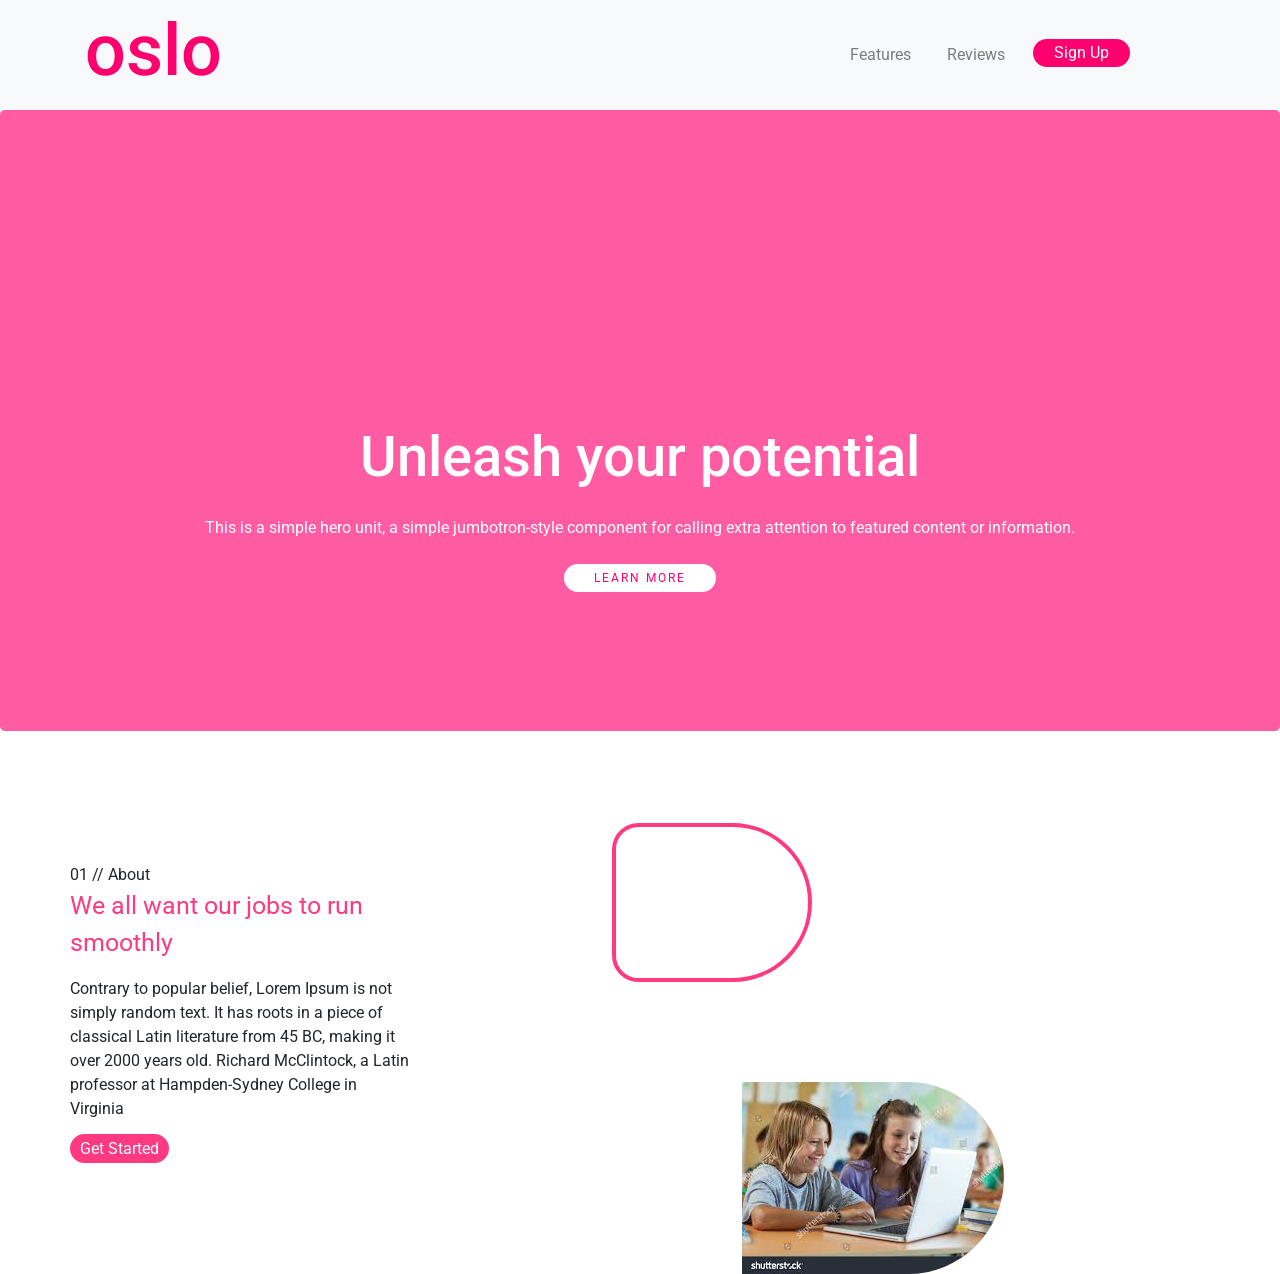
==== New tasks/bootstrap/template.html @ 180e984b "first commit" ====
<!DOCTYPE html>
<html lang="en">
<head>
    <meta charset="UTF-8">
    <meta name="viewport" content="width=device-width, initial-scale=1.0">
    <title>Bootstrap</title>
    <link rel="stylesheet" href="css/bootstrap.min.css">
    <link href="https://fonts.googleapis.com/css2?family=Roboto&display=swap" rel="stylesheet">
    <link rel="stylesheet" href="template.css">
</head>
<body>
    <nav class="navbar navbar-expand-lg navbar-light bg-light">
        <div class="container top-header">
                <h1>oslo</h1>
            <button class="navbar-toggler" type="button" data-toggle="collapse" data-target="#navbarNav" aria-controls="navbarNav" aria-expanded="false" aria-label="Toggle navigation">
                <span class="navbar-toggler-icon"></span>
            </button>
            <div class="collapse navbar-collapse" id="navbarNav">
                <ul class="navbar-nav">
                    <li class="nav-item">
                        <a class="nav-link" href="#">Features</a>
                    </li>
                    <li class="nav-item">
                        <a class="nav-link" href="#">Reviews</a>
                    </li>
                    <li class="nav-item">
                        <a class="nav-link btn singup_btn" role="button" href="#">Sign Up</a>
                    </li>
                </ul>
            </div>
        </div>
    </nav>
    <div class="jumbotron text-center">
        <h1>Unleash your potential</h1>
        <p>This is a simple hero unit, a simple jumbotron-style component for calling extra attention to featured content or information.</p>
        <a class="btn btn-lg" href="#" role="button">LEARN MORE</a>
    </div>
    <div class="container">
        <div class="row">
            <div class="content-box">
                <span>01 // About</span>
                <p class="big">We all want our jobs to run smoothly</p>
                <p>Contrary to popular belief, Lorem Ipsum is not simply random text. It has roots in a piece of classical Latin literature from 45 BC, making it over 2000 years old. Richard McClintock, a Latin professor at Hampden-Sydney College in Virginia</p>
                <a href="#">Get Started</a>
            </div>
            <div class="img_box">
                <div class="d"></div>
                <div class="image">
                    <img src="../images/pic1.png" alt="img">
                </div>
            </div>
        </div>
    </div>
    <script src="https://ajax.googleapis.com/ajax/libs/jquery/3.5.1/jquery.min.js"></script>
    <script src="js/bootstrap.min.js"></script>
</body>
</html>
---- New tasks/bootstrap/template.css ----
*{
    font-family: 'Roboto', sans-serif;
    
}
.top-header h1{
    font-size: 4.5rem;
    color: #ff006f;
}
.navbar-nav{
    margin-left: 600px;
}
#navbarNav{
    line-height: 1rem;
}
#navbarNav a{
    margin-left: 20px;
}
.navbar-nav .nav-item .btn{
    line-height: 1rem;
    border-radius: 25px;
    padding: 5px 20px;
    background-color: #ff006f;
    color: white;
}
@media (max-width:1199px) and (min-width:992px) {
    .navbar .navbar-nav{
        margin-left: 282px;
    }
}
@media (max-width:991px) {
    .navbar .navbar-nav{
        margin-left: 0px;
        text-align: center;
    }
}
.jumbotron{
    color: white;
    background-color: rgba(255,0,111,0.64);
    background-blend-mode: lighten;
    background-image: url("../images/cover.jpeg");
    background-repeat: no-repeat;
    background-size: cover;
}
.jumbotron  h1{
    margin-top: 250px;
    font-size: 3.5rem;
    z-index: 25;
}
.jumbotron a{
    letter-spacing: 2px;
    background-color: white;
    padding: 5px 30px;
    border: transparent;
    border-radius: 25px;
    font-size: 12px;
    color:  #ff006f;
    margin-bottom: 75px;
    z-index: 25;
}
.jumbotron p{
    margin: 24px 0px;
    z-index: 50;
}
.big{
    font-size: 25px;
    color:  #ff3982;
    margin-top: 0px;
    margin-bottom: 15px;
}
.content-box a{
    background-color: #ff3982;
    color: white;
    text-decoration: none;
    border-radius: 20px;
    padding: 5px 10px;
}
.content-box{
    width: 30%;
    margin-top: 100px;  
}
.image{
    width: 30%;
    opacity: 25px;
    margin-top: 100px;
    margin-left: 200px;   
}
.image img{
    position: absolute;
    z-index: -1;
    left: 58%;
    border-radius:  0 150px 150px 0;
}
.d{
    border: 4px solid #ff3982;
    position: relative;
    width: 200px;
    z-index: 2;
    height: 159px;
    margin-top: 60px;
    margin-left: 200px; 
    border-radius:  50px 150px 150px 50px;
}
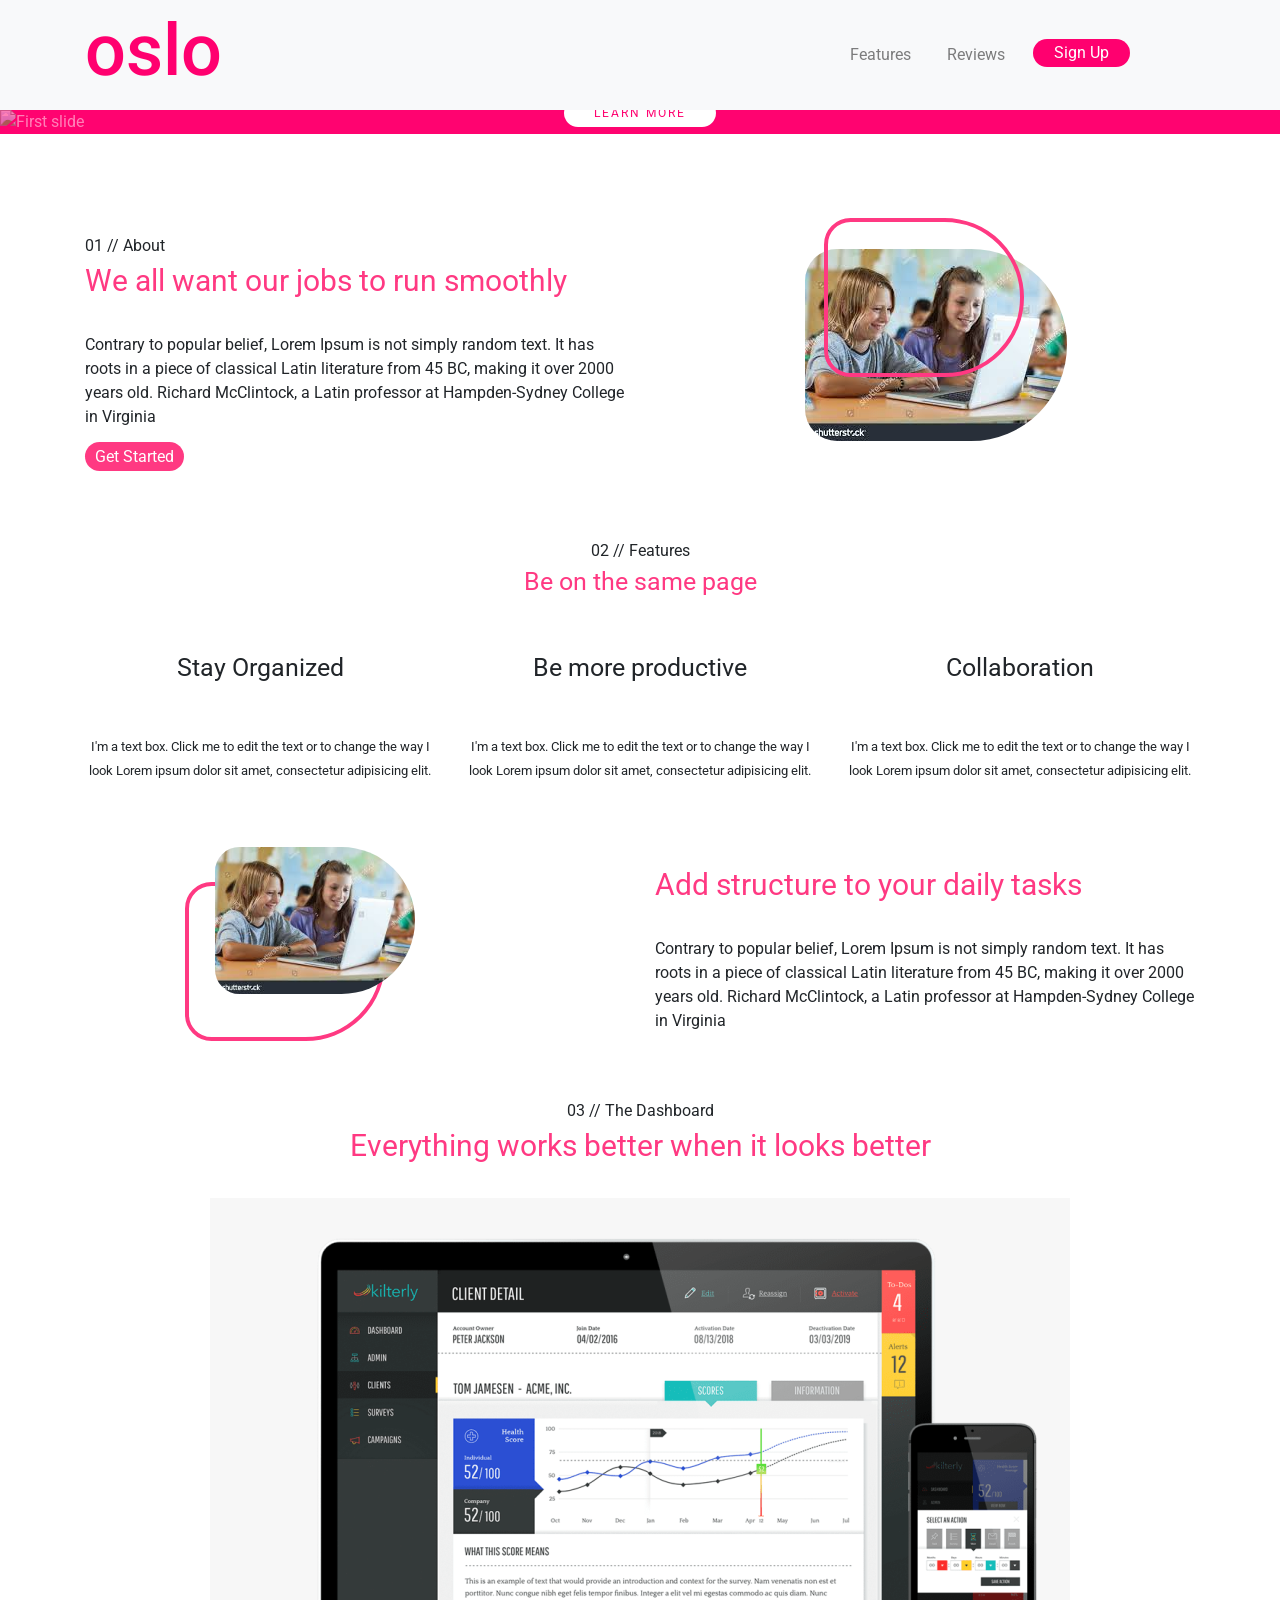
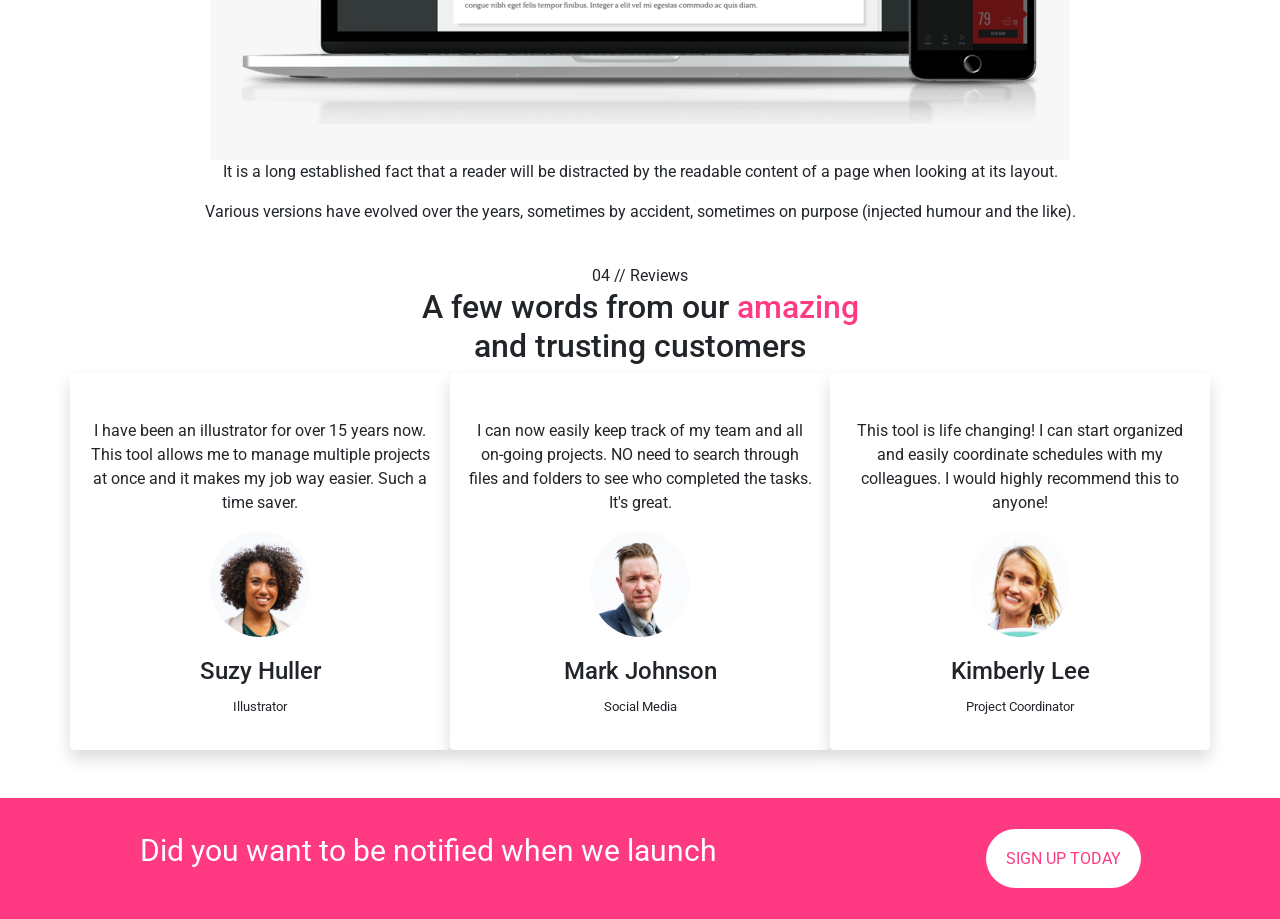
==== commit 92ee4c54: "responsive-signupbar" ====
--- a/New tasks/bootstrap/template.html
+++ b/New tasks/bootstrap/template.html
@@ -5,8 +5,9 @@
     <meta name="viewport" content="width=device-width, initial-scale=1.0">
     <title>Bootstrap</title>
     <link rel="stylesheet" href="css/bootstrap.min.css">
-    <link href="https://fonts.googleapis.com/css2?family=Roboto&display=swap" rel="stylesheet">
+    <link href="https://fonts.googleapis.com/css2?family=Roboto:wght@300&display=swap" rel="stylesheet">
     <link rel="stylesheet" href="template.css">
+    <script src="https://use.fontawesome.com/5498406058.js"></script>
 </head>
 <body>
     <nav class="navbar navbar-expand-lg navbar-light bg-light">
@@ -30,20 +31,58 @@
             </div>
         </div>
     </nav>
-    <div class="jumbotron text-center">
-        <h1>Unleash your potential</h1>
-        <p>This is a simple hero unit, a simple jumbotron-style component for calling extra attention to featured content or information.</p>
-        <a class="btn btn-lg" href="#" role="button">LEARN MORE</a>
+    <div id="carouselExampleControls" class="carousel slide" data-ride="carousel">
+        <div class="carousel-inner">
+          <div class="carousel-item active">
+            <div class="slider_img">
+                <img class="d-block w-100" src="../images/cover.jpeg" alt="First slide">
+            </div>
+            <div class="slider_content text-center">
+                <h1>Unleash your potential</h1>
+                <p class="px-5">This is a simple hero unit, a simple jumbotron-style component for calling extra attention to featured content or information.</p>
+                <a class="btn btn-lg" href="#" role="button">LEARN MORE</a>
+            </div>
+          </div>
+          <div class="carousel-item">
+            <div class="slider_img">
+                <img class="d-block w-100" src="../images/cover.jpeg" alt="Second slide">
+            </div>
+            <div class="slider_content text-center">
+                <h1>Unleash your potential</h1>
+                <p class="px-5">This is a simple hero unit, a simple jumbotron-style component for calling extra attention to featured content or information.</p>
+                <a class="btn btn-lg" href="#" role="button">LEARN MORE</a>
+            </div>
+          </div>
+          <div class="carousel-item">
+            <div class="slider_img">
+                <img class="d-block w-100" src="../images/cover.jpeg" alt="Third slide">
+            </div>
+            <div class="slider_content text-center">
+                <h1>Unleash your potential</h1>
+                <p class="px-5">This is a simple hero unit, a simple jumbotron-style component for calling extra attention to featured content or information.</p>
+                <a class="btn btn-lg" href="#" role="button">LEARN MORE</a>
+            </div>
+          </div>
+        </div>
+        </div>
+        <a class="carousel-control-prev" href="#carouselExampleControls" role="button" data-slide="prev">
+          <span class="carousel-control-prev-icon" aria-hidden="true"></span>
+          <span class="sr-only">Previous</span>
+        </a>
+        <a class="carousel-control-next" href="#carouselExampleControls" role="button" data-slide="next">
+          <span class="carousel-control-next-icon" aria-hidden="true"></span>
+          <span class="sr-only">Next</span>
+        </a>
     </div>
     <div class="container">
         <div class="row">
-            <div class="content-box">
+            <div class="content-box col-xl-6 col-lg-6 col-md-6 col-sm-12 col-xs-12">
                 <span>01 // About</span>
                 <p class="big">We all want our jobs to run smoothly</p>
                 <p>Contrary to popular belief, Lorem Ipsum is not simply random text. It has roots in a piece of classical Latin literature from 45 BC, making it over 2000 years old. Richard McClintock, a Latin professor at Hampden-Sydney College in Virginia</p>
                 <a href="#">Get Started</a>
             </div>
-            <div class="img_box">
+            <div class="img_box col-xl-6 col-lg-6 col-md-6 col-sm-12 col-xs-12">
                 <div class="d"></div>
                 <div class="image">
                     <img src="../images/pic1.png" alt="img">
@@ -51,6 +90,104 @@
             </div>
         </div>
     </div>
+    <div class="container text-center" id="features">
+        <span>02 // Features</span>
+        <p class="big">Be on the same page</p>
+        <div class="row">
+            <div class="col-xl-4 col-lg-4 col-md-4 col-sm-12 col-xs-12">
+                <i class="fa fa-list fa-3x" aria-hidden="true"></i>
+                <p>Stay Organized</p>
+                <span>I'm a text box. Click me to edit the text or to change the way 
+                 I look Lorem ipsum dolor sit amet, consectetur adipisicing elit.</span>
+            </div>
+            <div class="col-xl-4 col-lg-4 col-md-4 col-sm-12 col-xs-12">
+                <i class="fa fa-user fa-3x" aria-hidden="true"></i>
+                <p>Be more productive</p>
+                <span>I'm a text box. Click me to edit the text or to change the way 
+                 I look Lorem ipsum dolor sit amet, consectetur adipisicing elit.</span>
+            </div>
+            <div class="col-xl-4 col-lg-4 col-md-4 col-sm-12 col-xs-12">
+                <i class="fa fa-group fa-3x" aria-hidden="true"></i>
+                <p>Collaboration</p>
+                <span>I'm a text box. Click me to edit the text or to change the way 
+                 I look Lorem ipsum dolor sit amet, consectetur adipisicing elit.</span>
+            </div>
+        </div>
+    </div>
+    <div class="container">
+        <div class="row">
+            <div class="col-xl-6 col-lg-6 col-md-6 col-sm-12 col-xs-12 img-left">
+                <div class="ds"></div>
+                <div class="images">
+                    <img src="../images/pic1.png" alt="img">
+                </div>
+            </div>
+            <div class="col-xl-6 col-lg-6 col-md-6 col-sm-12 col-xs-12 content-box1">
+                <p class="big">Add structure to your daily tasks</p>
+                <p>Contrary to popular belief, Lorem Ipsum is not simply random text. It has roots in a piece of classical Latin literature from 45 BC, making it over 2000 years old. Richard McClintock, a Latin professor at Hampden-Sydney College in Virginia</p>
+            </div>
+        </div>
+    </div>
+    <div class="container text-center" id="dashboard">
+        <span>03 // The Dashboard</span>
+        <p class="big">Everything works better when it looks better</p>
+        <img class="img-fluid" src="../images/518-5184468_product-mockup-on-laptop-and-phone-iphone-hd.png" alt="blah">      
+        <p>It is a long established fact that a reader will be distracted by the readable content of a page when looking at its layout.</p>  
+        <p>Various versions have evolved over the years, sometimes by accident, sometimes on purpose (injected humour and the like).</p>
+    </div>
+    <div class="container text-center" id="reviews">
+        <span>04 // Reviews</span>
+        <p id="para" class="h2">A few words from our <span>amazing</span><br> and trusting customers</p>
+        <div class="row">
+            <div class="shadow p-3 mb-5 bg-white rounded col-xl-4 col-lg-4 col-md-4 col-sm-12 col-xs-12 ml-0.5">
+                <p class="rev_p">I have been an illustrator for over 15 years now. This tool allows me to manage multiple projects at once and it makes my job way easier. Such a time saver.</p>
+                <img class="rounded-circle" src="../images/suzy.png" alt="...">
+                <h5 class="h4">Suzy Huller</h5>
+                <p><small>Illustrator</small></p>
+            </div>
+            <div class="shadow p-3 mb-5 bg-white rounded col-xl-4 col-lg-4 col-md-4 col-sm-12 col-xs-12 ml-0.5">
+                <p class="rev_p">I can now easily keep track of my team and all on-going projects. NO need to search through files and folders to see who completed the tasks. It's great.</p>
+                <img class="rounded-circle" src="../images/johnson.png" alt="...">
+                <h5 class="h4">Mark Johnson</h5>
+                <p><small>Social Media</small></p>
+            </div>
+            <div class="shadow p-3 mb-5 bg-white rounded col-xl-4 col-lg-4 col-md-4 col-sm-12 col-xs-12 ml-0.5">
+                <p class="rev_p">This tool is life changing! I can start organized and easily coordinate schedules with my colleagues. I would highly recommend this to anyone!</p>
+                <img class="rounded-circle" src="../images/kimberly.png" alt="...">
+                <h5 class="h4">Kimberly Lee</h5>
+                <p><small>Project Coordinator</small></p>
+            </div>
+        </div>
+    </div>
+    <div id="heading">
+        <div class="row text-center">
+            <div class="col-xl-8 col-lg-8 col-md-8 col-sm-8 col-xs-8 signup_head">
+                <p>Did you want to be notified when we launch</p>
+            </div>
+            <div class="col-xl-4 col-lg-4 col-md-4 col-sm-4 col-xs-4 signup_link"> 
+                <a href="#">SIGN UP TODAY</a>
+            </div>
+        </div>
+    </div>
+    <!-- <div class="container" id="signup">
+        <div id="form_image">
+            <img class="img-fluid" src="../images/form_back.jpg" alt="img">
+        </div>
+        <div id="form_content">
+            <span>05 // SIGNUP</span>
+            <h1>Get Creative with this revolutionary tool</h1>
+            <p>It is a long established fact that a reader will be distracted by the readable content of a page when looking at its layout.</p>
+        </div>
+        <div id="form_field">
+            <label for="name">Name</label><br>
+            <input type="text"><br>
+            <label for="email">Email Address <sup>*</sup></label><br>
+            <input type="text" placeholder="@"><br>
+            <label for="MEssgae">Message <sup>*</sup></label><br>
+            <input type="text" id="msg"><br>
+            <input type="submit" value="SUBMIT">
+        </div> -->
+    </div>
     <script src="https://ajax.googleapis.com/ajax/libs/jquery/3.5.1/jquery.min.js"></script>
     <script src="js/bootstrap.min.js"></script>
 </body>
--- a/New tasks/bootstrap/template.css
+++ b/New tasks/bootstrap/template.css
@@ -1,6 +1,5 @@
 *{
     font-family: 'Roboto', sans-serif;
-    
 }
 .top-header h1{
     font-size: 4.5rem;
@@ -22,31 +21,30 @@
     background-color: #ff006f;
     color: white;
 }
-@media (max-width:1199px) and (min-width:992px) {
-    .navbar .navbar-nav{
-        margin-left: 282px;
-    }
-}
-@media (max-width:991px) {
-    .navbar .navbar-nav{
-        margin-left: 0px;
-        text-align: center;
-    }
-}
-.jumbotron{
-    color: white;
-    background-color: rgba(255,0,111,0.64);
-    background-blend-mode: lighten;
-    background-image: url("../images/cover.jpeg");
-    background-repeat: no-repeat;
-    background-size: cover;
-}
-.jumbotron  h1{
-    margin-top: 250px;
-    font-size: 3.5rem;
-    z-index: 25;
-}
-.jumbotron a{
+#carouselExampleControls{
+    color: white;
+    position: relative;
+    background-color: #ff006f;
+    opacity: 0.99;
+}
+.slider_img{
+    position: relative;
+    z-index: -10;
+    opacity: 0.5;
+}
+.slider_content{
+    position: absolute;
+    bottom: 30%;
+    color:#fff;
+    z-index: 400;
+}
+.slider_content h1{
+    font-size: 50px;
+}
+.slider_content p{
+    font-size: 25px;
+}
+.slider_content a{
     letter-spacing: 2px;
     background-color: white;
     padding: 5px 30px;
@@ -54,18 +52,16 @@
     border-radius: 25px;
     font-size: 12px;
     color:  #ff006f;
-    margin-bottom: 75px;
     z-index: 25;
 }
-.jumbotron p{
-    margin: 24px 0px;
-    z-index: 50;
+.carousel-control-prev,.carousel-control-next{
+    top: 500px;
 }
 .big{
-    font-size: 25px;
+    font-size: 30px;
     color:  #ff3982;
     margin-top: 0px;
-    margin-bottom: 15px;
+    margin-bottom: 30px;
 }
 .content-box a{
     background-color: #ff3982;
@@ -75,20 +71,19 @@
     padding: 5px 10px;
 }
 .content-box{
-    width: 30%;
     margin-top: 100px;  
+}
+.img_box{
+    padding-left: 95px;
 }
 .image{
     width: 30%;
-    opacity: 25px;
-    margin-top: 100px;
-    margin-left: 200px;   
+    margin-top: -128px;
+    margin-left: 70px;
 }
 .image img{
-    position: absolute;
     z-index: -1;
-    left: 58%;
-    border-radius:  0 150px 150px 0;
+    border-radius:  50px 150px 150px 50px;
 }
 .d{
     border: 4px solid #ff3982;
@@ -96,7 +91,226 @@
     width: 200px;
     z-index: 2;
     height: 159px;
-    margin-top: 60px;
-    margin-left: 200px; 
+    margin-top: 84px;
+    margin-left: 89px;
     border-radius:  50px 150px 150px 50px;
+}
+#features{
+    margin-top: 70px;
+}
+#features div span{
+    font-size: 13px;
+}
+#features p{
+    font-size: 25px;
+    font-weight: 50px;
+    margin-bottom: 3rem;
+}
+.fa{
+    margin-bottom: 30px;
+    color: #ff3982;
+}
+.images{
+    width: 50%;
+    margin-top: 65px;
+    margin-left: 130px;   
+}
+.images img{
+    width: 200px;
+    border-radius: 50px 150px 150px 50px;
+}
+.ds{
+    border: 4px solid #ff3982;
+    position: absolute;
+    width: 200px;
+    z-index: -1;
+    height: 159px;
+    margin-top: 100px;
+    margin-left: 100px; 
+    border-radius:  50px 150px 150px 50px;
+}
+.content-box1{
+    margin-top: 80px; 
+}
+#dashboard{
+    margin-top: 50px;
+}   
+#reviews{
+    margin-top: 40px;
+}
+
+#reviews p span{
+    color: #ff3982;
+}
+#reviews img{
+    height: 106px;
+    width: 100px;
+    margin-bottom: 20px;
+}
+.rev_p{
+    margin-top: 30px;
+}
+#signup{
+    background-color: #1b1515;
+}
+#heading{
+    width: 100%;
+    background-color: #ff3982;
+    color: white;
+    padding: 30px 20px;
+}
+#heading .signup_link{
+    padding-top: 19px;
+}
+#heading .signup_head p{
+    font-size: 30px;
+}
+#heading a{
+    background-color: white;
+    border-radius: 30px;
+    text-decoration: none;
+    color: #ff3982;
+    padding: 20px;
+}
+#signup p{
+    font-size: 30px;
+    display: inline-block;
+}
+#signup a{
+    background-color: white;
+    border-radius: 30px;
+    text-decoration: none;
+    color: #ff3982;
+    padding: 20px;
+    margin-left: 40%;
+}
+#signup img{
+    height: 500px;
+    opacity: 0.5;
+}
+#signup #form_image{
+    position: relative;
+    height: 120px;
+}
+#signup #form_content{
+    width: 300px;
+    color: white;
+    position: absolute;
+    left: 15%;
+}
+#signup #form_content h1{
+    font-size: 30px;
+    color: white;
+    line-height: 1.5em;
+    margin-top: 0px;
+    margin-bottom: 0px;
+}
+#signup #form_content p{
+    font-size: 14px;
+    color: white;
+    line-height: 1.5em;
+}
+#signup #form_field{
+    position: absolute;
+    color: white;
+    line-height: 1.5em;
+    left: 45%;
+}
+#signup #form_field input[type="text"]{
+    opacity: 0.5;
+    width: 400px;
+    font-size: 16px;
+    border-radius: 3px;
+    border: none;
+}
+#signup #form_field #msg{
+    height: 50px;
+}
+#signup #form_field sup{
+    color: #ff3982;
+}
+#signup #form_field input[type="submit"]{
+    margin-top: 5px;
+    width: 405px;
+    color: white;
+    background-color: #ff3982;
+    padding: 5px 0px; 
+    font-size: 16px;
+    border-radius: 3px;
+    border: none;
+}
+
+@media (max-width:640px) and (min-width:360px) {
+    .img_box{
+        padding-left: 0px;
+    }
+    .img-left{
+        margin-left: -51px;
+    }
+    #heading .signup_link{
+        padding-top: 10px;
+    }
+    #heading .signup_link a{
+        margin-top: 0;
+        padding: 5px;
+    }
+    #heading .signup_head p{
+        font-size: 25px;
+    }
+    .carousel-control-prev,.carousel-control-next{
+        top: -25%;
+    }
+    .slider_content h1{
+        font-size: 25px;
+    }
+    .slider_content p{
+        font-size: 16px;
+    }
+    .slider_content{
+        bottom: 10%;
+    }
+}
+@media (max-width:1024px) and (min-width:768px) {
+    .image{
+        margin-left: 40px;
+    }
+    .img_box {
+        padding-left: 0;
+    }
+    .img-left{
+        margin-top: 85px;
+    }
+    #heading .signup_link{
+        padding-top: 10px;
+    }
+    #heading .signup_link a{
+        margin-top: 0;
+        padding: 10px;
+    }
+    #heading .signup_head p{
+        font-size: 25px;
+    }
+    .carousel-control-prev,.carousel-control-next{
+        top: -25%;
+    }
+    .slider_content h1{
+        font-size: 40px;
+    }
+    .slider_content p{
+        font-size: 20px;
+    }
+    .slider_content{
+        bottom: 20%;
+    }
+}
+@media (max-width:1199px) and (min-width:992px) {
+    .navbar .navbar-nav{
+        margin-left: 282px;
+    }
+}
+@media (max-width:991px) {
+    .navbar .navbar-nav{
+        margin-left: 0px;
+        text-align: center;
+    }
 }
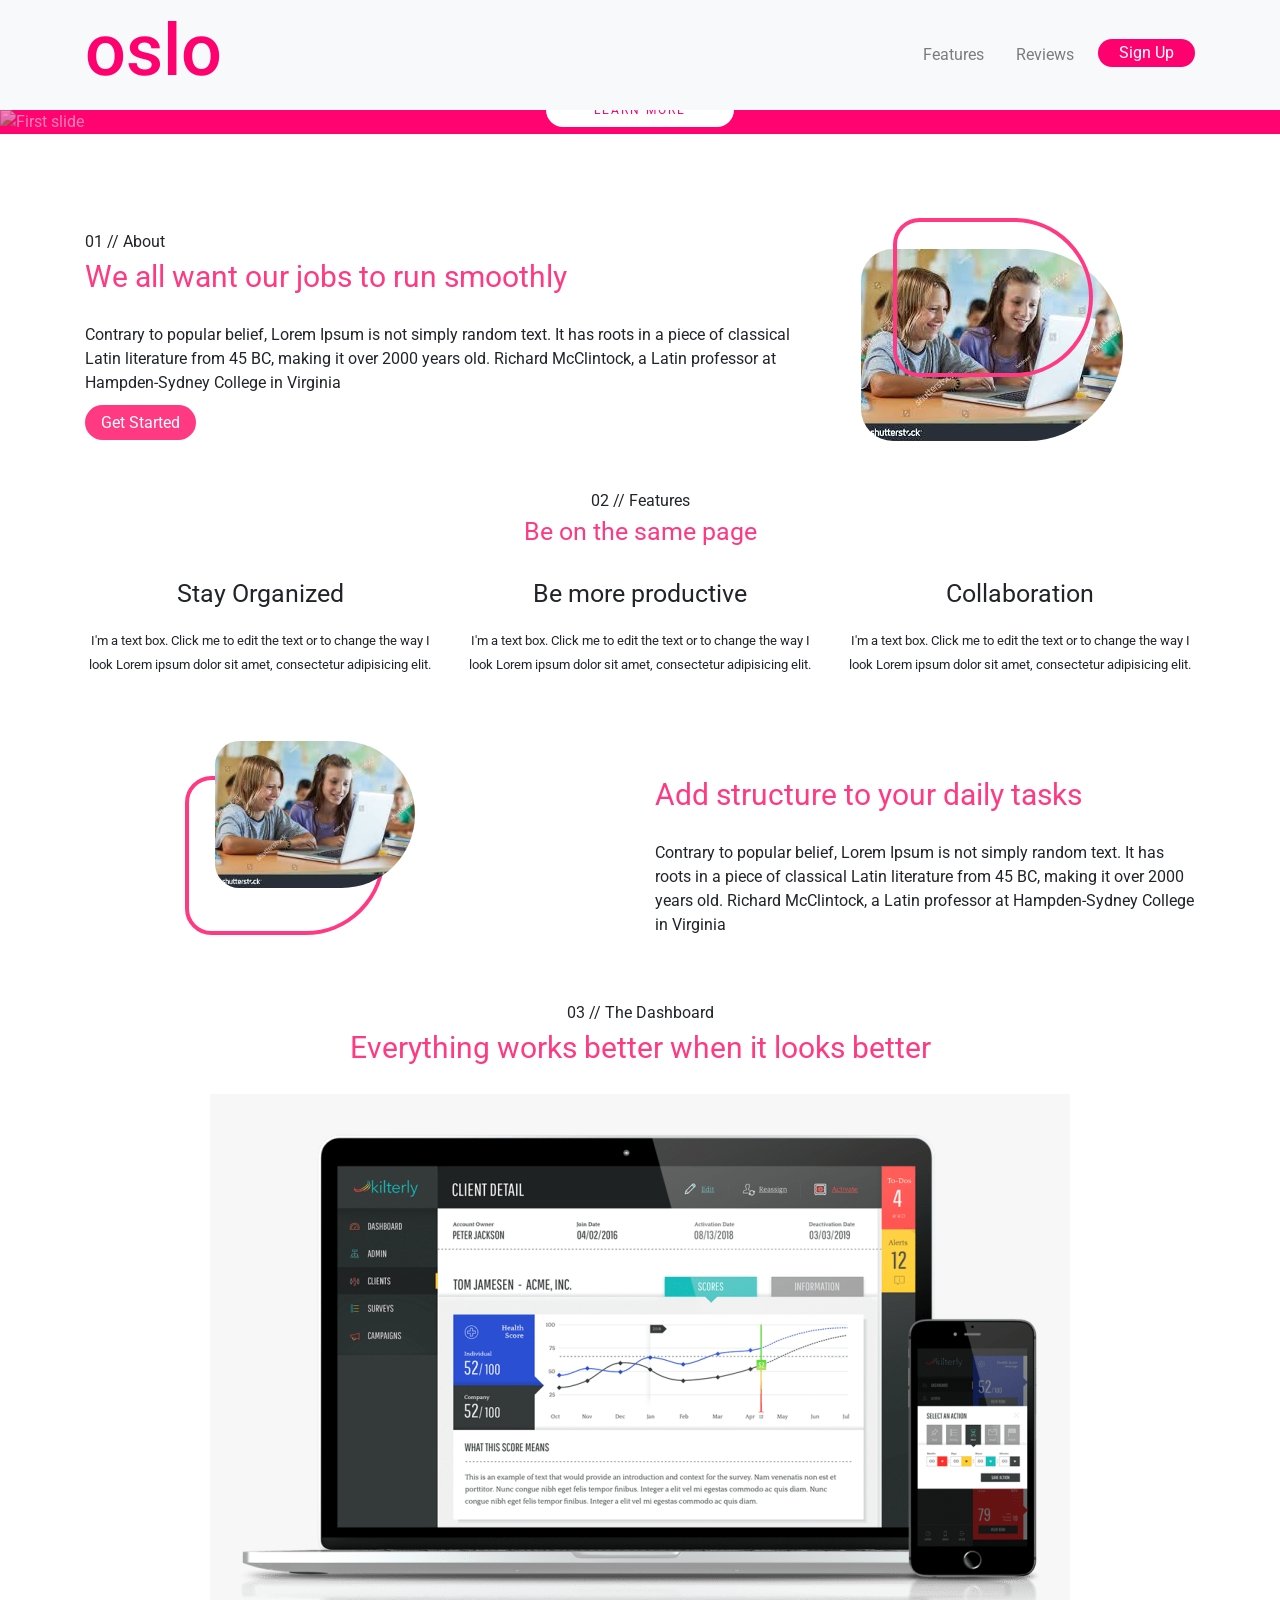
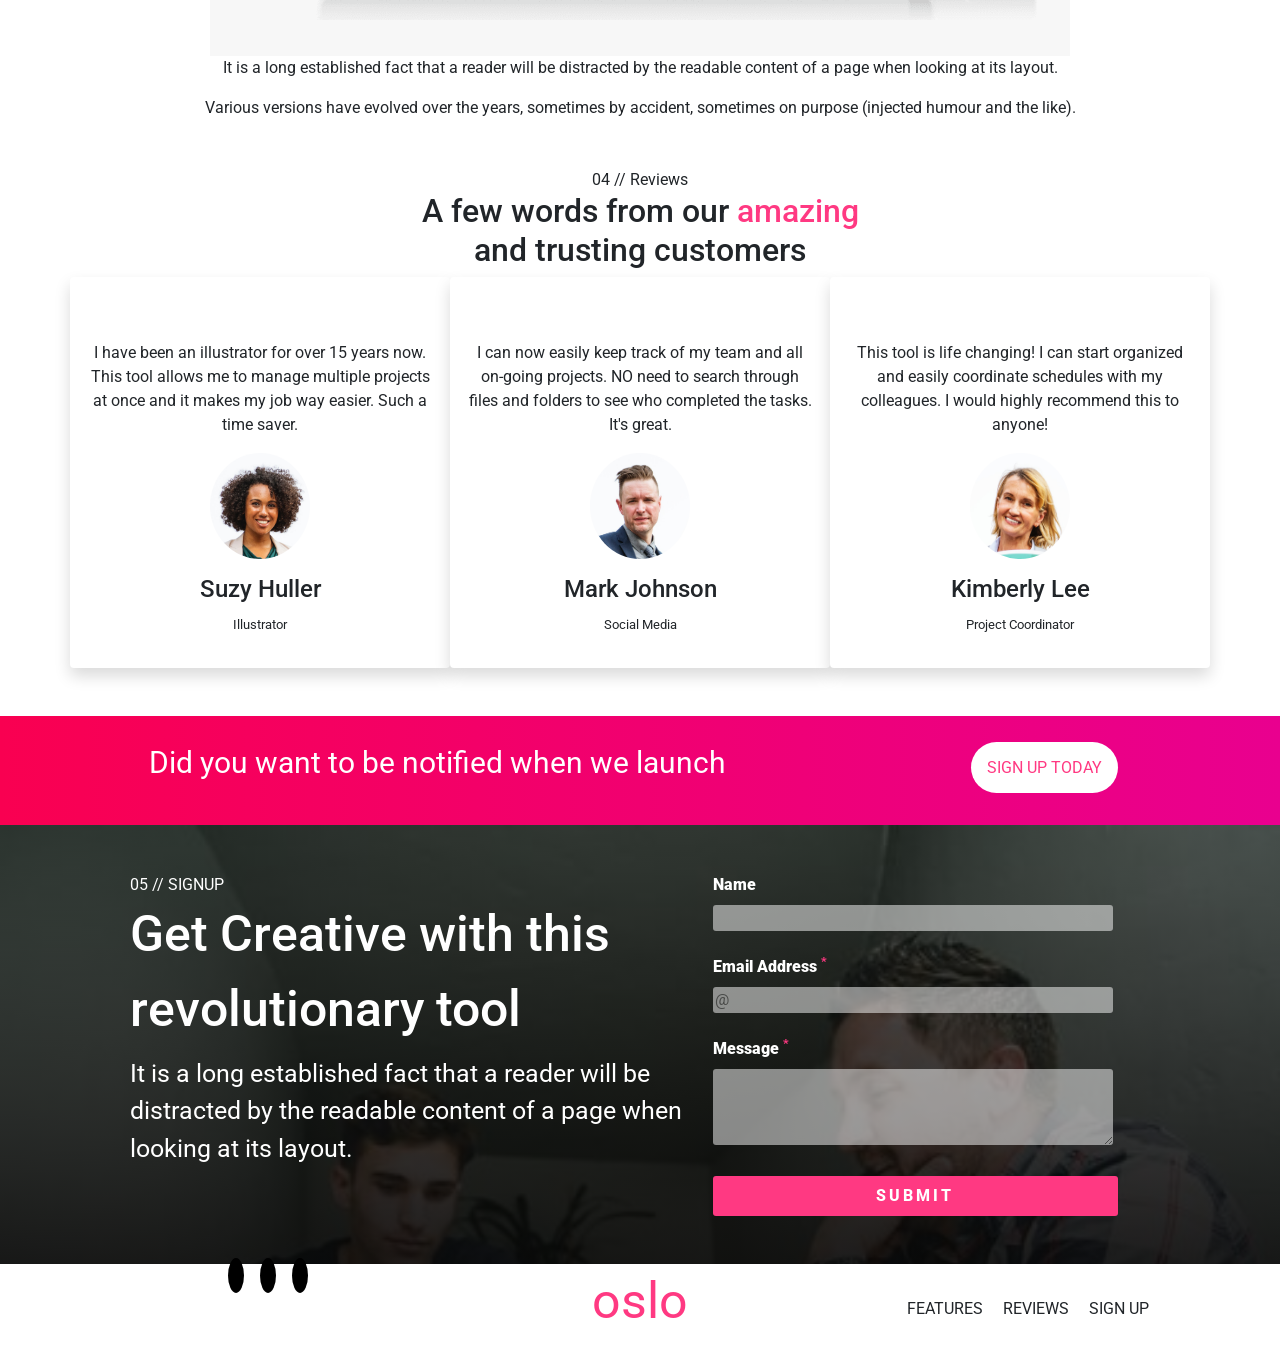
==== commit 5bd0986c: "responsible-complete" ====
--- a/New tasks/bootstrap/template.html
+++ b/New tasks/bootstrap/template.html
@@ -16,16 +16,16 @@
             <button class="navbar-toggler" type="button" data-toggle="collapse" data-target="#navbarNav" aria-controls="navbarNav" aria-expanded="false" aria-label="Toggle navigation">
                 <span class="navbar-toggler-icon"></span>
             </button>
-            <div class="collapse navbar-collapse" id="navbarNav">
-                <ul class="navbar-nav">
+            <div class="collapse navbar-collapse justify-content-end" id="navbarNav">
+                <ul class="navbar-nav text-center">
                     <li class="nav-item">
-                        <a class="nav-link" href="#">Features</a>
+                        <a class="nav-link ml-3" href="#">Features</a>
                     </li>
                     <li class="nav-item">
-                        <a class="nav-link" href="#">Reviews</a>
+                        <a class="nav-link ml-3" href="#">Reviews</a>
                     </li>
                     <li class="nav-item">
-                        <a class="nav-link btn singup_btn" role="button" href="#">Sign Up</a>
+                        <a class="nav-link btn singup_btn ml-3" role="button" href="#">Sign Up</a>
                     </li>
                 </ul>
             </div>
@@ -40,7 +40,7 @@
             <div class="slider_content text-center">
                 <h1>Unleash your potential</h1>
                 <p class="px-5">This is a simple hero unit, a simple jumbotron-style component for calling extra attention to featured content or information.</p>
-                <a class="btn btn-lg" href="#" role="button">LEARN MORE</a>
+                <a class="btn btn-lg py-2px px-5" href="#" role="button">LEARN MORE</a>
             </div>
           </div>
           <div class="carousel-item">
@@ -76,38 +76,38 @@
     </div>
     <div class="container">
         <div class="row">
-            <div class="content-box col-xl-6 col-lg-6 col-md-6 col-sm-12 col-xs-12">
+            <div class="content-box col-xl-8 col-lg-8 col-md-7 col-sm-12 col-xs-12 mt-5 pt-5 px-auto">
                 <span>01 // About</span>
-                <p class="big">We all want our jobs to run smoothly</p>
+                <p class="big mb-4">We all want our jobs to run smoothly</p>
                 <p>Contrary to popular belief, Lorem Ipsum is not simply random text. It has roots in a piece of classical Latin literature from 45 BC, making it over 2000 years old. Richard McClintock, a Latin professor at Hampden-Sydney College in Virginia</p>
-                <a href="#">Get Started</a>
-            </div>
-            <div class="img_box col-xl-6 col-lg-6 col-md-6 col-sm-12 col-xs-12">
-                <div class="d"></div>
-                <div class="image">
-                    <img src="../images/pic1.png" alt="img">
+                <a class="py-2 px-3" href="#">Get Started</a>
+            </div>
+            <div class="img_box col-xl-4 col-lg-4 col-md-5 col-sm-12 col-xs-12">
+                <div class="d ml-5"></div>
+                <div class="image ml-3">
+                    <img  src="../images/pic1.png" alt="img">
                 </div>
             </div>
         </div>
     </div>
-    <div class="container text-center" id="features">
+    <div class="container text-center mt-5" id="features">
         <span>02 // Features</span>
-        <p class="big">Be on the same page</p>
+        <p class="big mb-4">Be on the same page</p>
         <div class="row">
             <div class="col-xl-4 col-lg-4 col-md-4 col-sm-12 col-xs-12">
-                <i class="fa fa-list fa-3x" aria-hidden="true"></i>
+                <i class="fa fa-list fa-3x mb-4" aria-hidden="true"></i>
                 <p>Stay Organized</p>
                 <span>I'm a text box. Click me to edit the text or to change the way 
                  I look Lorem ipsum dolor sit amet, consectetur adipisicing elit.</span>
             </div>
             <div class="col-xl-4 col-lg-4 col-md-4 col-sm-12 col-xs-12">
-                <i class="fa fa-user fa-3x" aria-hidden="true"></i>
+                <i class="fa fa-user fa-3x mb-4" aria-hidden="true"></i>
                 <p>Be more productive</p>
                 <span>I'm a text box. Click me to edit the text or to change the way 
                  I look Lorem ipsum dolor sit amet, consectetur adipisicing elit.</span>
             </div>
             <div class="col-xl-4 col-lg-4 col-md-4 col-sm-12 col-xs-12">
-                <i class="fa fa-group fa-3x" aria-hidden="true"></i>
+                <i class="fa fa-group fa-3x mb-4" aria-hidden="true"></i>
                 <p>Collaboration</p>
                 <span>I'm a text box. Click me to edit the text or to change the way 
                  I look Lorem ipsum dolor sit amet, consectetur adipisicing elit.</span>
@@ -116,79 +116,95 @@
     </div>
     <div class="container">
         <div class="row">
-            <div class="col-xl-6 col-lg-6 col-md-6 col-sm-12 col-xs-12 img-left">
+            <div class="col-xl-6 col-lg-6 col-md-6 col-sm-12 col-xs-12 img-left ">
                 <div class="ds"></div>
                 <div class="images">
                     <img src="../images/pic1.png" alt="img">
                 </div>
             </div>
-            <div class="col-xl-6 col-lg-6 col-md-6 col-sm-12 col-xs-12 content-box1">
-                <p class="big">Add structure to your daily tasks</p>
+            <div class="col-xl-6 col-lg-6 col-md-6 col-sm-12 col-xs-12 mt-5 content-box1">
+                <p class="big mb-4 mt-5">Add structure to your daily tasks</p>
                 <p>Contrary to popular belief, Lorem Ipsum is not simply random text. It has roots in a piece of classical Latin literature from 45 BC, making it over 2000 years old. Richard McClintock, a Latin professor at Hampden-Sydney College in Virginia</p>
             </div>
         </div>
     </div>
-    <div class="container text-center" id="dashboard">
+    <div class="container text-center mt-5" id="dashboard">
         <span>03 // The Dashboard</span>
-        <p class="big">Everything works better when it looks better</p>
+        <p class="big mb-4">Everything works better when it looks better</p>
         <img class="img-fluid" src="../images/518-5184468_product-mockup-on-laptop-and-phone-iphone-hd.png" alt="blah">      
         <p>It is a long established fact that a reader will be distracted by the readable content of a page when looking at its layout.</p>  
         <p>Various versions have evolved over the years, sometimes by accident, sometimes on purpose (injected humour and the like).</p>
     </div>
-    <div class="container text-center" id="reviews">
+    <div class="container text-center mt-5" id="reviews">
         <span>04 // Reviews</span>
         <p id="para" class="h2">A few words from our <span>amazing</span><br> and trusting customers</p>
         <div class="row">
             <div class="shadow p-3 mb-5 bg-white rounded col-xl-4 col-lg-4 col-md-4 col-sm-12 col-xs-12 ml-0.5">
-                <p class="rev_p">I have been an illustrator for over 15 years now. This tool allows me to manage multiple projects at once and it makes my job way easier. Such a time saver.</p>
-                <img class="rounded-circle" src="../images/suzy.png" alt="...">
+                <p class="mt-5">I have been an illustrator for over 15 years now. This tool allows me to manage multiple projects at once and it makes my job way easier. Such a time saver.</p>
+                <img class="rounded-circle mb-3" src="../images/suzy.png" alt="...">
                 <h5 class="h4">Suzy Huller</h5>
                 <p><small>Illustrator</small></p>
             </div>
             <div class="shadow p-3 mb-5 bg-white rounded col-xl-4 col-lg-4 col-md-4 col-sm-12 col-xs-12 ml-0.5">
-                <p class="rev_p">I can now easily keep track of my team and all on-going projects. NO need to search through files and folders to see who completed the tasks. It's great.</p>
-                <img class="rounded-circle" src="../images/johnson.png" alt="...">
+                <p class="mt-5">I can now easily keep track of my team and all on-going projects. NO need to search through files and folders to see who completed the tasks. It's great.</p>
+                <img class="rounded-circle mb-3" src="../images/johnson.png" alt="...">
                 <h5 class="h4">Mark Johnson</h5>
                 <p><small>Social Media</small></p>
             </div>
             <div class="shadow p-3 mb-5 bg-white rounded col-xl-4 col-lg-4 col-md-4 col-sm-12 col-xs-12 ml-0.5">
-                <p class="rev_p">This tool is life changing! I can start organized and easily coordinate schedules with my colleagues. I would highly recommend this to anyone!</p>
-                <img class="rounded-circle" src="../images/kimberly.png" alt="...">
+                <p class="mt-5">This tool is life changing! I can start organized and easily coordinate schedules with my colleagues. I would highly recommend this to anyone!</p>
+                <img class="rounded-circle mb-3" src="../images/kimberly.png" alt="...">
                 <h5 class="h4">Kimberly Lee</h5>
                 <p><small>Project Coordinator</small></p>
             </div>
         </div>
     </div>
-    <div id="heading">
+    <div id="heading" class="py-4 px-5">
         <div class="row text-center">
             <div class="col-xl-8 col-lg-8 col-md-8 col-sm-8 col-xs-8 signup_head">
                 <p>Did you want to be notified when we launch</p>
             </div>
-            <div class="col-xl-4 col-lg-4 col-md-4 col-sm-4 col-xs-4 signup_link"> 
-                <a href="#">SIGN UP TODAY</a>
-            </div>
-        </div>
-    </div>
-    <!-- <div class="container" id="signup">
-        <div id="form_image">
-            <img class="img-fluid" src="../images/form_back.jpg" alt="img">
-        </div>
-        <div id="form_content">
-            <span>05 // SIGNUP</span>
-            <h1>Get Creative with this revolutionary tool</h1>
-            <p>It is a long established fact that a reader will be distracted by the readable content of a page when looking at its layout.</p>
-        </div>
-        <div id="form_field">
-            <label for="name">Name</label><br>
-            <input type="text"><br>
-            <label for="email">Email Address <sup>*</sup></label><br>
-            <input type="text" placeholder="@"><br>
-            <label for="MEssgae">Message <sup>*</sup></label><br>
-            <input type="text" id="msg"><br>
-            <input type="submit" value="SUBMIT">
-        </div> -->
+            <div class="col-xl-4 col-lg-4 col-md-4 col-sm-4 col-xs-4 mt-3"> 
+                <a class="px-3 py-3" href="#">SIGN UP TODAY</a>
+            </div>
+        </div>
+    </div>
+    <div class="container-fluid form_image">
+        <div class="row form_row">
+            <div class="col-xl-6 col-lg-6 col-md-6 col-sm-12 col-xs-12 mt-5  mr-0.5" id="form_content">
+                <span>05 // SIGNUP</span>
+                <h1>Get Creative with this revolutionary tool</h1>
+                <p>It is a long established fact that a reader will be distracted by the readable content of a page when looking at its layout.</p>
+            </div>
+            <div class="col-xl-6 col-lg-6 col-md-6 col-sm-12 col-xs-12 mt-5" id="form_field">
+                <label for="name">Name</label><br>
+                <input type="text"><br><br>
+                <label for="email">Email Address <sup>*</sup></label><br>
+                <input type="text" placeholder="@"><br><br>
+                <label for="Messgae">Message <sup>*</sup></label><br>
+                <textarea type="" rows="3" cols="47"></textarea><br><br>
+                <input class="py-2 mb-5" type="submit" value="SUBMIT">
+            </div>
+        </div>
+    </div>
+    <div class="container">
+        <div class="row">
+            <div id="icon" class="col-xl-4 col-lg-4 col-md-4 col-sm-12 col-xs-12 text-center">
+                <i class="la fa fa-facebook mt-3 px-2 py-2 rounded-circle ml-3" aria-hidden="true"></i>
+                <i class="la fa fa-instagram mt-3 px-2 py-2 rounded-circle ml-3" aria-hidden="true"></i>
+                <i class="la fa fa-twitter mt-3 px-2 py-2 rounded-circle ml-3" aria-hidden="true"></i>
+            </div>
+            <div id="oslo" class="col-xl-4 col-lg-4 col-md-4 col-sm-12 col-xs-12 text-center">
+                <p>oslo</p>
+            </div>
+            <div id="quick_links" class="col-xl-4 col-lg-4 col-md-4 col-sm-12 col-xs-12 my-auto text-center">
+                <a class="ml-3" href="#features">FEATURES</a>
+                <a class="ml-3" href="#reviews">REVIEWS</a>
+                <a class="ml-3" href="#signup">SIGN UP</a>
+            </div>
+        </div>
     </div>
     <script src="https://ajax.googleapis.com/ajax/libs/jquery/3.5.1/jquery.min.js"></script>
     <script src="js/bootstrap.min.js"></script>
 </body>
-</html>+</html>
--- a/New tasks/bootstrap/template.css
+++ b/New tasks/bootstrap/template.css
@@ -5,14 +5,8 @@
     font-size: 4.5rem;
     color: #ff006f;
 }
-.navbar-nav{
-    margin-left: 600px;
-}
 #navbarNav{
     line-height: 1rem;
-}
-#navbarNav a{
-    margin-left: 20px;
 }
 .navbar-nav .nav-item .btn{
     line-height: 1rem;
@@ -47,7 +41,6 @@
 .slider_content a{
     letter-spacing: 2px;
     background-color: white;
-    padding: 5px 30px;
     border: transparent;
     border-radius: 25px;
     font-size: 12px;
@@ -60,26 +53,16 @@
 .big{
     font-size: 30px;
     color:  #ff3982;
-    margin-top: 0px;
-    margin-bottom: 30px;
 }
 .content-box a{
     background-color: #ff3982;
     color: white;
     text-decoration: none;
     border-radius: 20px;
-    padding: 5px 10px;
-}
-.content-box{
-    margin-top: 100px;  
-}
-.img_box{
-    padding-left: 95px;
 }
 .image{
     width: 30%;
     margin-top: -128px;
-    margin-left: 70px;
 }
 .image img{
     z-index: -1;
@@ -92,11 +75,7 @@
     z-index: 2;
     height: 159px;
     margin-top: 84px;
-    margin-left: 89px;
     border-radius:  50px 150px 150px 50px;
-}
-#features{
-    margin-top: 70px;
 }
 #features div span{
     font-size: 13px;
@@ -104,14 +83,11 @@
 #features p{
     font-size: 25px;
     font-weight: 50px;
-    margin-bottom: 3rem;
 }
 .fa{
-    margin-bottom: 30px;
     color: #ff3982;
 }
 .images{
-    width: 50%;
     margin-top: 65px;
     margin-left: 130px;   
 }
@@ -129,38 +105,20 @@
     margin-left: 100px; 
     border-radius:  50px 150px 150px 50px;
 }
-.content-box1{
-    margin-top: 80px; 
-}
-#dashboard{
-    margin-top: 50px;
-}   
-#reviews{
-    margin-top: 40px;
-}
-
 #reviews p span{
     color: #ff3982;
 }
 #reviews img{
     height: 106px;
     width: 100px;
-    margin-bottom: 20px;
-}
-.rev_p{
-    margin-top: 30px;
 }
 #signup{
     background-color: #1b1515;
 }
 #heading{
     width: 100%;
-    background-color: #ff3982;
-    color: white;
-    padding: 30px 20px;
-}
-#heading .signup_link{
-    padding-top: 19px;
+    background-image: linear-gradient(to right, #f90051, #e9008f);
+    color: white;
 }
 #heading .signup_head p{
     font-size: 30px;
@@ -170,96 +128,75 @@
     border-radius: 30px;
     text-decoration: none;
     color: #ff3982;
-    padding: 20px;
-}
-#signup p{
-    font-size: 30px;
-    display: inline-block;
-}
-#signup a{
-    background-color: white;
-    border-radius: 30px;
-    text-decoration: none;
-    color: #ff3982;
-    padding: 20px;
-    margin-left: 40%;
-}
-#signup img{
-    height: 500px;
-    opacity: 0.5;
-}
-#signup #form_image{
-    position: relative;
-    height: 120px;
-}
-#signup #form_content{
-    width: 300px;
-    color: white;
-    position: absolute;
-    left: 15%;
-}
-#signup #form_content h1{
-    font-size: 30px;
-    color: white;
+}
+.form_row{
+    margin-left: 100px;
+}
+.form_image{
+    background-image: linear-gradient(to bottom, rgba(2, 2, 2, 0.6) 0%,rgba(6, 5, 5, 0.9) 100%), url(../images/form_back.jpg);
+    background-size: cover;
+    background-repeat: no-repeat;
+}
+#form_content{
+    color: white;
+}
+#form_content h1{
+    font-size: 50px;
     line-height: 1.5em;
-    margin-top: 0px;
-    margin-bottom: 0px;
-}
-#signup #form_content p{
-    font-size: 14px;
-    color: white;
+}
+#form_content p{
+    font-size: 25px;
     line-height: 1.5em;
 }
-#signup #form_field{
-    position: absolute;
-    color: white;
+#form_field{
     line-height: 1.5em;
-    left: 45%;
-}
-#signup #form_field input[type="text"]{
-    opacity: 0.5;
-    width: 400px;
+    color: white;
+}
+label{
+    font-weight: 900;
+}
+#form_field input[type="text"],textarea{
+    opacity: 0.5; 
+    width: 400px; 
     font-size: 16px;
     border-radius: 3px;
     border: none;
 }
-#signup #form_field #msg{
-    height: 50px;
-}
-#signup #form_field sup{
-    color: #ff3982;
-}
-#signup #form_field input[type="submit"]{
-    margin-top: 5px;
+#form_field sup{
+    color: #ff3982;
+}
+#form_field input[type="submit"]{
     width: 405px;
     color: white;
     background-color: #ff3982;
-    padding: 5px 0px; 
     font-size: 16px;
+    letter-spacing: 3px;
+    font-weight: 800;
     border-radius: 3px;
     border: none;
 }
-
+#icon .fa{
+    background-color: black;
+    color: white;
+}
+#oslo .fa{
+    border: none;
+}
+#oslo{
+    color: #ff3982;
+    font-size: 50px;
+}
+#quick_links a{
+    color: inherit;
+    text-decoration: none;
+} 
 @media (max-width:640px) and (min-width:360px) {
-    .img_box{
-        padding-left: 0px;
-    }
     .img-left{
         margin-left: -51px;
     }
-    #heading .signup_link{
-        padding-top: 10px;
-    }
-    #heading .signup_link a{
-        margin-top: 0;
-        padding: 5px;
-    }
     #heading .signup_head p{
         font-size: 25px;
     }
-    .carousel-control-prev,.carousel-control-next{
-        top: -25%;
-    }
     .slider_content h1{
         font-size: 25px;
     }
@@ -269,17 +206,20 @@
     .slider_content{
         bottom: 10%;
     }
+    #form_field{
+        padding-right: 10px;
+    }
+    .form_row{
+        margin-left: 0;
+    }
+    #form_field input[type="text"],textarea{
+        width: 299px;
+    }
+    #form_field input[type="submit"]{
+        width: 298px;
+    }
 }
 @media (max-width:1024px) and (min-width:768px) {
-    .image{
-        margin-left: 40px;
-    }
-    .img_box {
-        padding-left: 0;
-    }
-    .img-left{
-        margin-top: 85px;
-    }
     #heading .signup_link{
         padding-top: 10px;
     }
@@ -290,9 +230,6 @@
     #heading .signup_head p{
         font-size: 25px;
     }
-    .carousel-control-prev,.carousel-control-next{
-        top: -25%;
-    }
     .slider_content h1{
         font-size: 40px;
     }
@@ -302,15 +239,16 @@
     .slider_content{
         bottom: 20%;
     }
-}
-@media (max-width:1199px) and (min-width:992px) {
-    .navbar .navbar-nav{
-        margin-left: 282px;
-    }
-}
-@media (max-width:991px) {
-    .navbar .navbar-nav{
-        margin-left: 0px;
-        text-align: center;
+    .form_row{
+        margin-left: 0;
+    }
+    #form_content h1{
+        font-size: 40px;
+    }
+    #form_field input[type="text"],textarea{
+        width: 299px;
+    }
+    #form_field input[type="submit"]{
+        width: 298px;
     }
 }
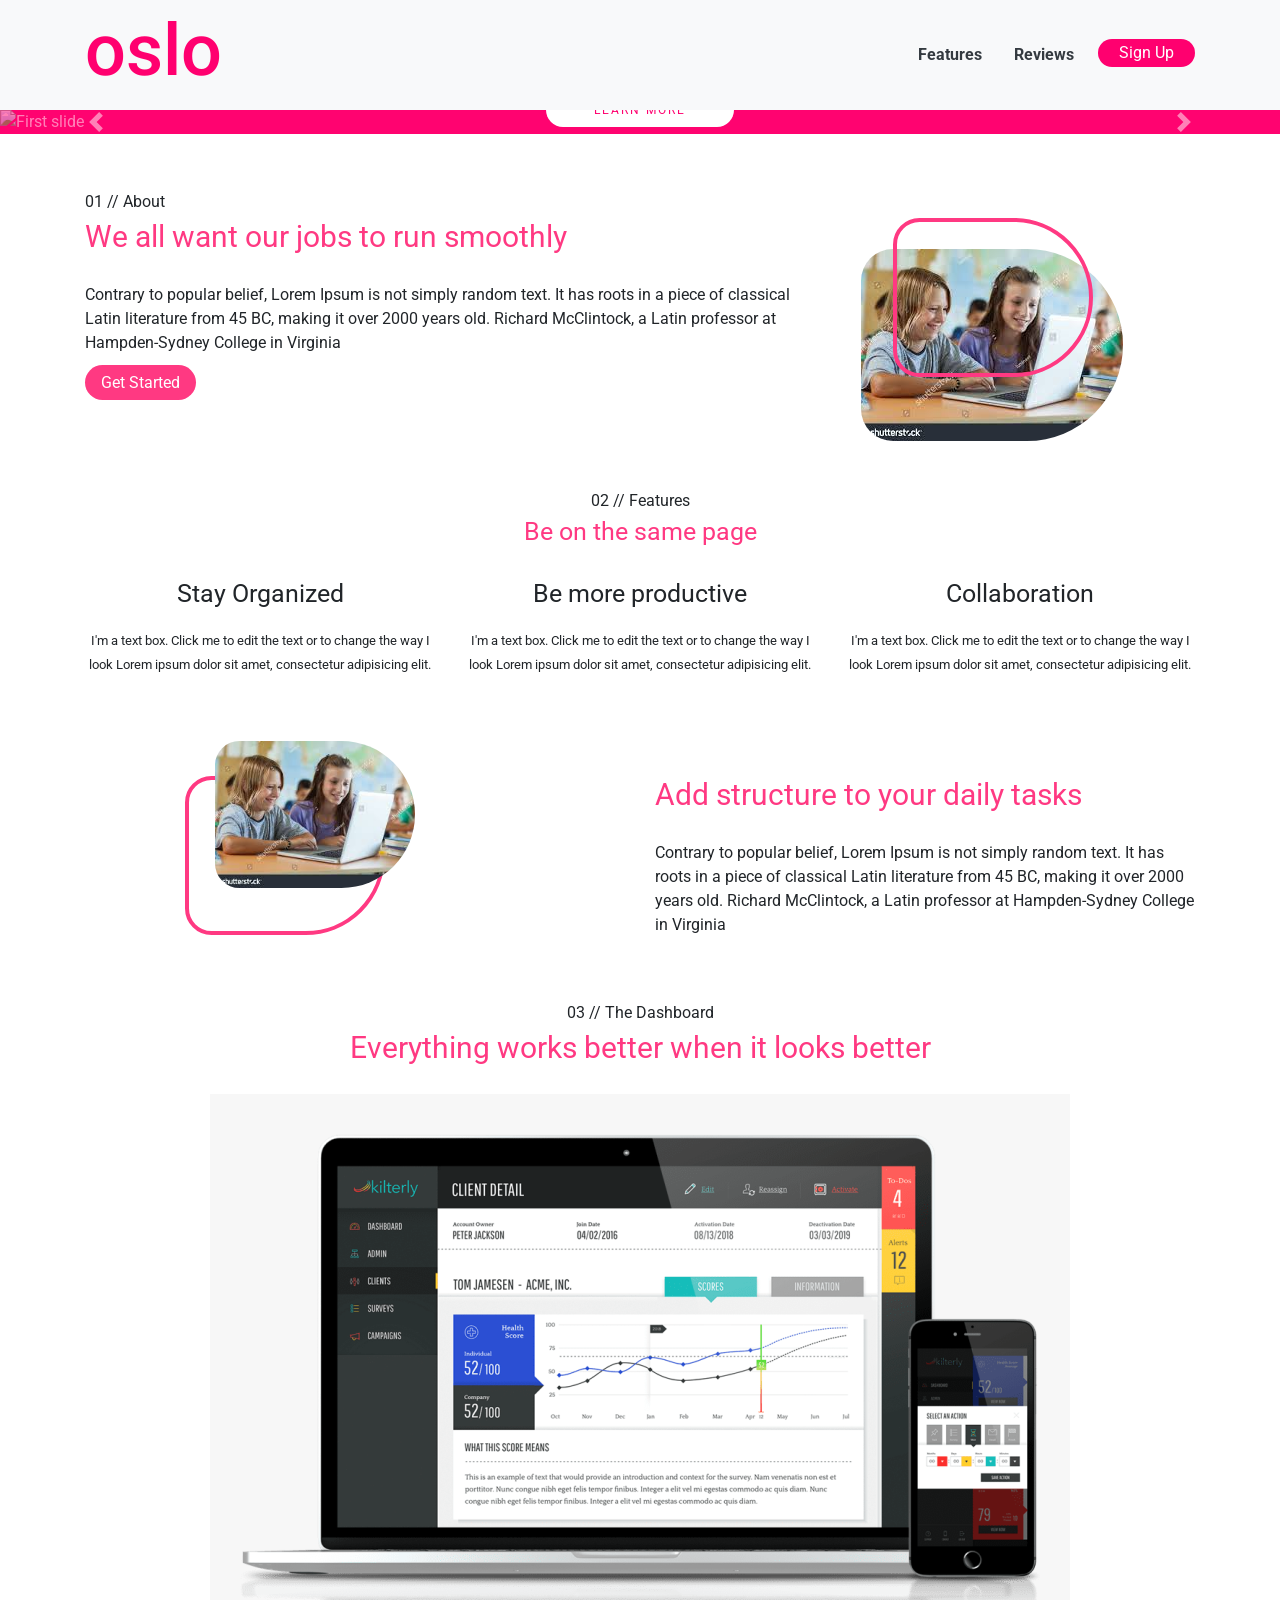
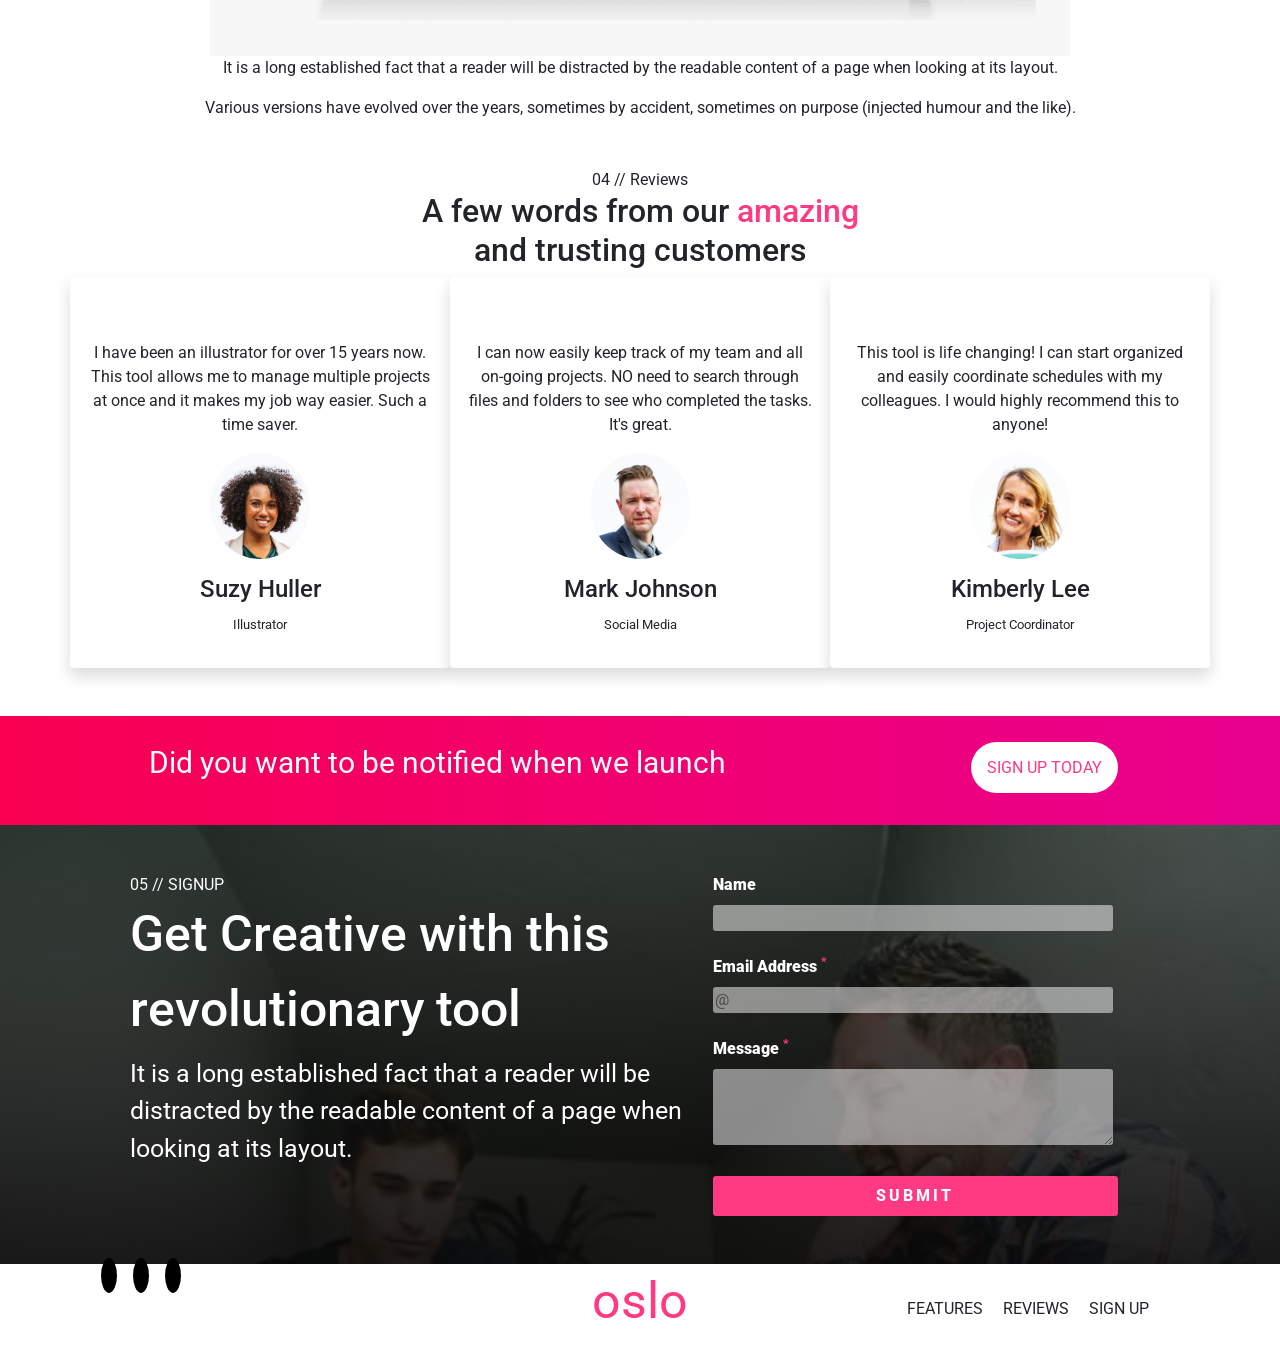
==== commit 031a9c3a: "responsible-Final" ====
--- a/New tasks/bootstrap/template.html
+++ b/New tasks/bootstrap/template.html
@@ -19,13 +19,13 @@
             <div class="collapse navbar-collapse justify-content-end" id="navbarNav">
                 <ul class="navbar-nav text-center">
                     <li class="nav-item">
-                        <a class="nav-link ml-3" href="#">Features</a>
+                        <a class="nav-link font-weight-bolder text-dark ml-3" href="#features">Features</a>
                     </li>
                     <li class="nav-item">
-                        <a class="nav-link ml-3" href="#">Reviews</a>
+                        <a class="nav-link font-weight-bolder text-dark  ml-3" href="#reviews">Reviews</a>
                     </li>
                     <li class="nav-item">
-                        <a class="nav-link btn singup_btn ml-3" role="button" href="#">Sign Up</a>
+                        <a class="nav-link btn singup_btn ml-3" href="#signup">Sign Up</a>
                     </li>
                 </ul>
             </div>
@@ -33,50 +33,49 @@
     </nav>
     <div id="carouselExampleControls" class="carousel slide" data-ride="carousel">
         <div class="carousel-inner">
-          <div class="carousel-item active">
-            <div class="slider_img">
-                <img class="d-block w-100" src="../images/cover.jpeg" alt="First slide">
-            </div>
-            <div class="slider_content text-center">
-                <h1>Unleash your potential</h1>
-                <p class="px-5">This is a simple hero unit, a simple jumbotron-style component for calling extra attention to featured content or information.</p>
-                <a class="btn btn-lg py-2px px-5" href="#" role="button">LEARN MORE</a>
-            </div>
-          </div>
-          <div class="carousel-item">
-            <div class="slider_img">
-                <img class="d-block w-100" src="../images/cover.jpeg" alt="Second slide">
-            </div>
-            <div class="slider_content text-center">
-                <h1>Unleash your potential</h1>
-                <p class="px-5">This is a simple hero unit, a simple jumbotron-style component for calling extra attention to featured content or information.</p>
-                <a class="btn btn-lg" href="#" role="button">LEARN MORE</a>
-            </div>
-          </div>
-          <div class="carousel-item">
-            <div class="slider_img">
-                <img class="d-block w-100" src="../images/cover.jpeg" alt="Third slide">
-            </div>
-            <div class="slider_content text-center">
-                <h1>Unleash your potential</h1>
-                <p class="px-5">This is a simple hero unit, a simple jumbotron-style component for calling extra attention to featured content or information.</p>
-                <a class="btn btn-lg" href="#" role="button">LEARN MORE</a>
-            </div>
-          </div>
-        </div>
+            <div class="carousel-item active">
+                <div class="slider_img">
+                    <img class="d-block w-100" src="../images/cover.jpeg" alt="First slide">
+                </div>
+                <div class="slider_content text-center">
+                    <h1>Unleash your potential</h1>
+                    <p class="px-5">This is a simple hero unit, a simple jumbotron-style component for calling extra attention to featured content or information.</p>
+                    <a class="btn btn-lg py-2px px-5" href="#" role="button">LEARN MORE</a>
+                </div>
+            </div>
+            <div class="carousel-item">
+                <div class="slider_img">
+                    <img class="d-block w-100" src="../images/cover.jpeg" alt="Second slide">
+                </div>
+                <div class="slider_content text-center">
+                    <h1>Unleash your potential</h1>
+                    <p class="px-5">This is a simple hero unit, a simple jumbotron-style component for calling extra attention to featured content or information.</p>
+                    <a class="btn btn-lg" href="#" role="button">LEARN MORE</a>
+                </div>
+            </div>
+            <div class="carousel-item">
+                <div class="slider_img">
+                    <img class="d-block w-100" src="../images/cover.jpeg" alt="Third slide">
+                </div>
+                <div class="slider_content text-center">
+                    <h1>Unleash your potential</h1>
+                    <p class="px-5">This is a simple hero unit, a simple jumbotron-style component for calling extra attention to featured content or information.</p>
+                    <a class="btn btn-lg" href="#" role="button">LEARN MORE</a>
+                </div>
+            </div>
         </div>
         <a class="carousel-control-prev" href="#carouselExampleControls" role="button" data-slide="prev">
-          <span class="carousel-control-prev-icon" aria-hidden="true"></span>
-          <span class="sr-only">Previous</span>
+            <span class="carousel-control-prev-icon" aria-hidden="true"></span>
+            <span class="sr-only">Previous</span>
         </a>
         <a class="carousel-control-next" href="#carouselExampleControls" role="button" data-slide="next">
-          <span class="carousel-control-next-icon" aria-hidden="true"></span>
-          <span class="sr-only">Next</span>
+        <span class="carousel-control-next-icon" aria-hidden="true"></span>
+        <span class="sr-only">Next</span>
         </a>
     </div>
     <div class="container">
         <div class="row">
-            <div class="content-box col-xl-8 col-lg-8 col-md-7 col-sm-12 col-xs-12 mt-5 pt-5 px-auto">
+            <div class="content-box col-xl-8 col-lg-8 col-md-7 col-sm-12 col-xs-12 mt-2 pt-5 px-auto">
                 <span>01 // About</span>
                 <p class="big mb-4">We all want our jobs to run smoothly</p>
                 <p>Contrary to popular belief, Lorem Ipsum is not simply random text. It has roots in a piece of classical Latin literature from 45 BC, making it over 2000 years old. Richard McClintock, a Latin professor at Hampden-Sydney College in Virginia</p>
@@ -169,7 +168,7 @@
             </div>
         </div>
     </div>
-    <div class="container-fluid form_image">
+    <div class="container-fluid form_image" id="sugnup">
         <div class="row form_row">
             <div class="col-xl-6 col-lg-6 col-md-6 col-sm-12 col-xs-12 mt-5  mr-0.5" id="form_content">
                 <span>05 // SIGNUP</span>
@@ -189,7 +188,7 @@
     </div>
     <div class="container">
         <div class="row">
-            <div id="icon" class="col-xl-4 col-lg-4 col-md-4 col-sm-12 col-xs-12 text-center">
+            <div id="icon" class="col-xl-4 col-lg-4 col-md-4 col-sm-12 col-xs-12">
                 <i class="la fa fa-facebook mt-3 px-2 py-2 rounded-circle ml-3" aria-hidden="true"></i>
                 <i class="la fa fa-instagram mt-3 px-2 py-2 rounded-circle ml-3" aria-hidden="true"></i>
                 <i class="la fa fa-twitter mt-3 px-2 py-2 rounded-circle ml-3" aria-hidden="true"></i>
--- a/New tasks/bootstrap/template.css
+++ b/New tasks/bootstrap/template.css
@@ -46,9 +46,6 @@
     font-size: 12px;
     color:  #ff006f;
     z-index: 25;
-}
-.carousel-control-prev,.carousel-control-next{
-    top: 500px;
 }
 .big{
     font-size: 30px;
